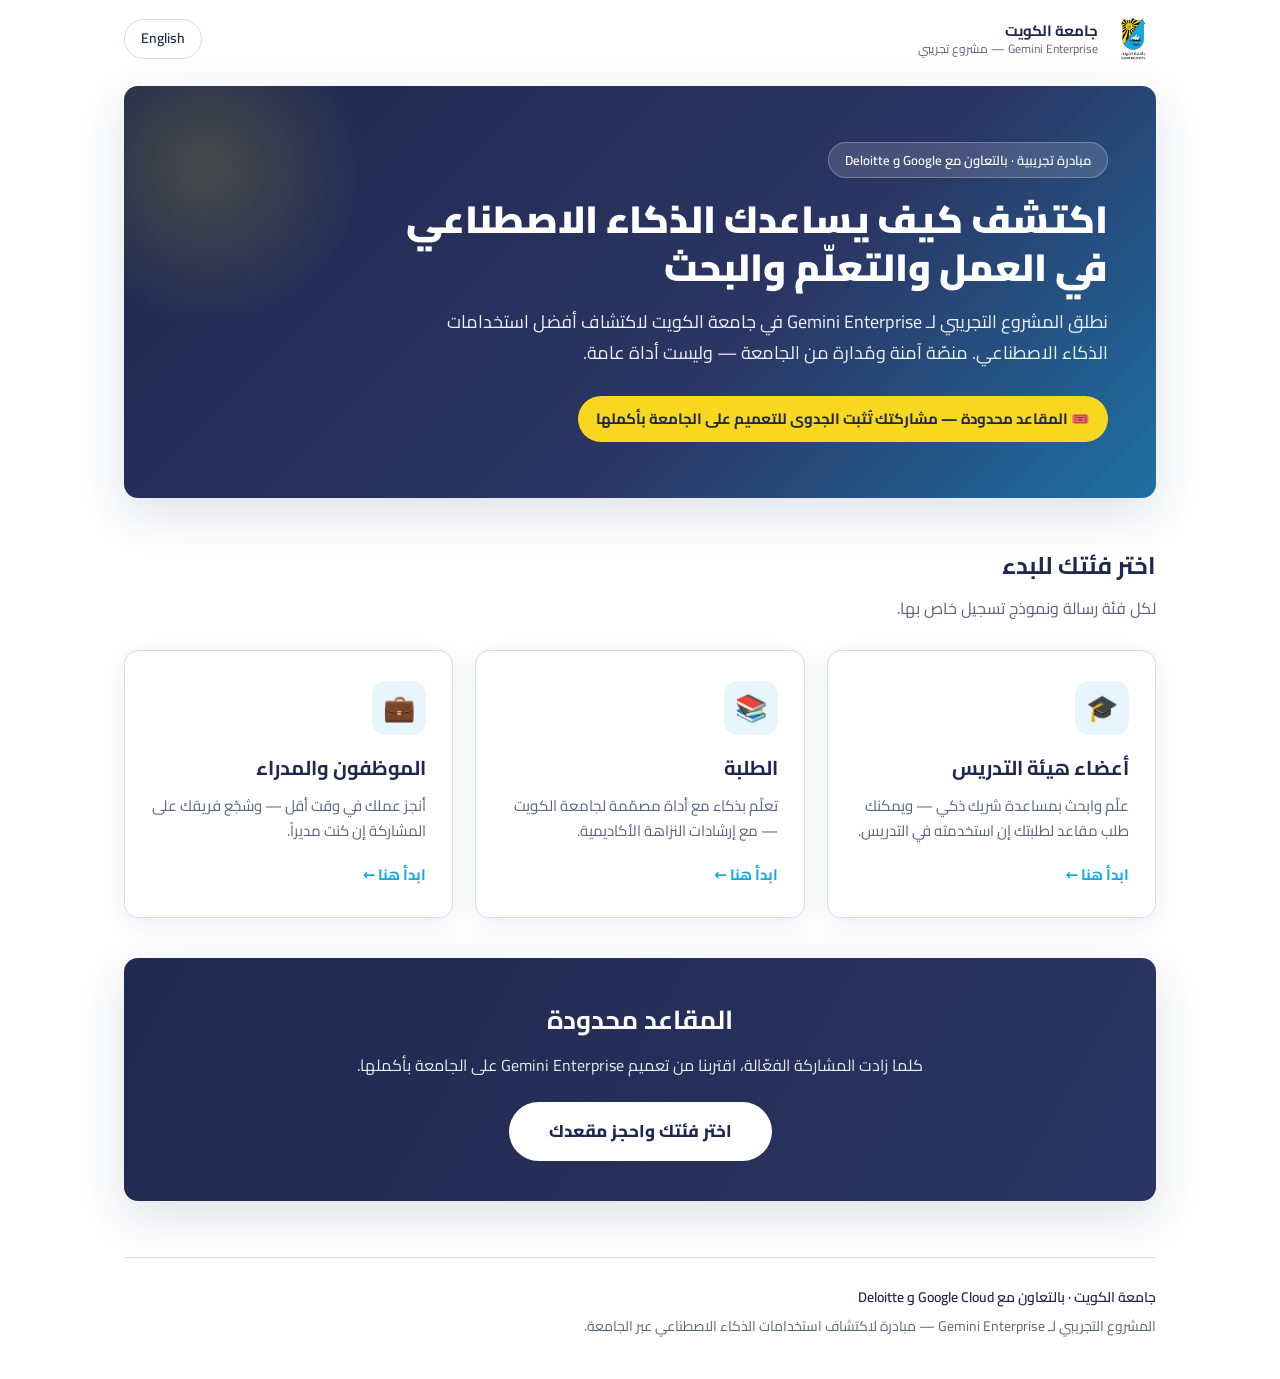
==== index.html @ c0353491 "Gemini Enterprise Pilot campaign sites (AR-first + EN, 3 personas) Co-Authored-By: Claude Opus 4.8 (" ====
<!DOCTYPE html>
<html lang="ar" dir="rtl">
  <head>
    <meta charset="utf-8" />
    <meta name="viewport" content="width=device-width, initial-scale=1" />
    <title>المشروع التجريبي لـ Gemini Enterprise — جامعة الكويت</title>
    <meta
      name="description"
      content="انضم إلى المشروع التجريبي لـ Gemini Enterprise في جامعة الكويت. اكتشف كيف يساعدك الذكاء الاصطناعي في العمل والتعلّم والبحث. المقاعد محدودة."
    />
    <link rel="icon" href="assets/ku-logo.png" />
    <link rel="stylesheet" href="assets/style.css" />
    <script src="assets/forms.js" defer></script>
  </head>
  <body>
    <div class="wrap">
      <div class="topbar">
        <div class="brand">
          <img src="assets/ku-logo.png" alt="شعار جامعة الكويت" />
          <div class="brand-text">
            جامعة الكويت
            <small>Gemini Enterprise — مشروع تجريبي</small>
          </div>
        </div>
        <a class="lang-toggle" href="en/index.html">English</a>
      </div>

      <section class="hero">
        <span class="pill">مبادرة تجريبية · بالتعاون مع Google و Deloitte</span>
        <h1>اكتشف كيف يساعدك الذكاء الاصطناعي في العمل والتعلّم والبحث</h1>
        <p>
          نطلق المشروع التجريبي لـ Gemini Enterprise في جامعة الكويت لاكتشاف أفضل
          استخدامات الذكاء الاصطناعي. منصّة آمنة ومُدارة من الجامعة — وليست أداة
          عامة.
        </p>
        <div class="seats">🎟️ المقاعد محدودة — مشاركتك تُثبت الجدوى للتعميم على الجامعة بأكملها</div>
      </section>

      <h2 class="section-title">اختر فئتك للبدء</h2>
      <p class="section-sub">لكل فئة رسالة ونموذج تسجيل خاص بها.</p>

      <div class="cards">
        <a class="card" href="faculty.html">
          <div class="icon">🎓</div>
          <h3>أعضاء هيئة التدريس</h3>
          <p>علّم وابحث بمساعدة شريك ذكي — ويمكنك طلب مقاعد لطلبتك إن استخدمته في التدريس.</p>
          <span class="go">ابدأ هنا ←</span>
        </a>
        <a class="card" href="students.html">
          <div class="icon">📚</div>
          <h3>الطلبة</h3>
          <p>تعلّم بذكاء مع أداة مصمّمة لجامعة الكويت — مع إرشادات النزاهة الأكاديمية.</p>
          <span class="go">ابدأ هنا ←</span>
        </a>
        <a class="card" href="employees.html">
          <div class="icon">💼</div>
          <h3>الموظفون والمدراء</h3>
          <p>أنجز عملك في وقت أقل — وشجّع فريقك على المشاركة إن كنت مديراً.</p>
          <span class="go">ابدأ هنا ←</span>
        </a>
      </div>

      <div class="cta-band">
        <h2>المقاعد محدودة</h2>
        <p>كلما زادت المشاركة الفعّالة، اقتربنا من تعميم Gemini Enterprise على الجامعة بأكملها.</p>
        <a class="btn secondary" href="faculty.html">اختر فئتك واحجز مقعدك</a>
      </div>

      <footer>
        <div class="partners">جامعة الكويت · بالتعاون مع Google Cloud و Deloitte</div>
        المشروع التجريبي لـ Gemini Enterprise — مبادرة لاكتشاف استخدامات الذكاء الاصطناعي عبر الجامعة.
      </footer>
    </div>
  </body>
</html>
---- assets/style.css ----
/* Gemini Enterprise Pilot at Kuwait University — campaign sites
   KU palette: Sky #11ABE2 · Navy #1F284E · Gold #F7D81F
   One stylesheet drives both RTL (ar) and LTR (en) via CSS logical properties. */

@import url("https://fonts.googleapis.com/css2?family=Cairo:wght@300;400;600;700;900&display=swap");

:root {
  --ku-sky: #11abe2;
  --ku-navy: #1f284e;
  --ku-gold: #f7d81f;
  --ku-sky-soft: #e6f6fc;
  --ku-navy-soft: #f2f4f8;
  --ku-text: #1f284e;
  --ku-muted: #5a6480;
  --ku-border: #d5dce8;
  --ku-bg: #ffffff;
  --ku-bg-alt: #fafbfd;
  --radius: 14px;
  --shadow: 0 6px 24px rgba(31, 40, 78, 0.08);
  --shadow-lg: 0 16px 48px rgba(31, 40, 78, 0.14);
}

* {
  box-sizing: border-box;
}

html,
body {
  margin: 0;
  padding: 0;
}

body {
  background: var(--ku-bg);
  color: var(--ku-text);
  font-family:
    "Cairo",
    -apple-system,
    BlinkMacSystemFont,
    "Segoe UI",
    system-ui,
    sans-serif;
  font-size: 16px;
  line-height: 1.7;
  -webkit-font-smoothing: antialiased;
  text-rendering: optimizeLegibility;
}

a {
  color: var(--ku-sky);
  text-decoration: none;
}
a:hover {
  text-decoration: underline;
}

.wrap {
  max-width: 1080px;
  margin: 0 auto;
  padding-inline: 24px;
}

/* ---------- Top bar ---------- */
.topbar {
  display: flex;
  align-items: center;
  justify-content: space-between;
  padding-block: 16px;
  gap: 16px;
}
.brand {
  display: flex;
  align-items: center;
  gap: 12px;
}
.brand img {
  width: 46px;
  height: 46px;
  object-fit: contain;
}
.brand .brand-text {
  font-weight: 700;
  color: var(--ku-navy);
  font-size: 15px;
  line-height: 1.3;
}
.brand .brand-text small {
  display: block;
  color: var(--ku-muted);
  font-weight: 400;
  font-size: 12px;
}

.lang-toggle {
  border: 1px solid var(--ku-border);
  background: #fff;
  color: var(--ku-navy);
  border-radius: 999px;
  padding: 7px 16px;
  font-family: inherit;
  font-size: 14px;
  font-weight: 600;
  cursor: pointer;
  transition: all 0.15s;
}
.lang-toggle:hover {
  background: var(--ku-navy);
  color: #fff;
  text-decoration: none;
}

/* ---------- Hero ---------- */
.hero {
  background: linear-gradient(
    135deg,
    var(--ku-navy) 0%,
    #2b3563 60%,
    var(--ku-sky) 140%
  );
  color: #fff;
  border-radius: var(--radius);
  padding: 56px 48px;
  margin-top: 8px;
  box-shadow: var(--shadow-lg);
  position: relative;
  overflow: hidden;
}
.hero::after {
  content: "";
  position: absolute;
  inset-inline-end: -80px;
  inset-block-start: -80px;
  width: 320px;
  height: 320px;
  border-radius: 50%;
  background: radial-gradient(
    circle,
    rgba(247, 216, 31, 0.18),
    transparent 70%
  );
}
.hero .pill {
  display: inline-block;
  background: rgba(255, 255, 255, 0.14);
  border: 1px solid rgba(255, 255, 255, 0.25);
  color: #fff;
  border-radius: 999px;
  padding: 6px 16px;
  font-size: 13px;
  font-weight: 600;
  margin-bottom: 18px;
}
.hero h1 {
  font-size: 38px;
  line-height: 1.25;
  font-weight: 900;
  margin: 0 0 16px;
  max-width: 720px;
}
.hero p {
  font-size: 18px;
  color: rgba(255, 255, 255, 0.92);
  margin: 0 0 8px;
  max-width: 680px;
}
.hero .seats {
  margin-top: 20px;
  display: inline-flex;
  align-items: center;
  gap: 10px;
  background: var(--ku-gold);
  color: var(--ku-navy);
  font-weight: 700;
  padding: 10px 18px;
  border-radius: 999px;
  font-size: 15px;
}

/* ---------- Persona cards (landing) ---------- */
.section-title {
  font-size: 24px;
  font-weight: 700;
  color: var(--ku-navy);
  margin: 48px 0 8px;
}
.section-sub {
  color: var(--ku-muted);
  margin: 0 0 28px;
  font-size: 16px;
}

.cards {
  display: grid;
  grid-template-columns: repeat(3, 1fr);
  gap: 22px;
}
.card {
  background: #fff;
  border: 1px solid var(--ku-border);
  border-radius: var(--radius);
  padding: 30px 26px;
  box-shadow: var(--shadow);
  transition:
    transform 0.18s,
    box-shadow 0.18s;
  display: flex;
  flex-direction: column;
}
.card:hover {
  transform: translateY(-4px);
  box-shadow: var(--shadow-lg);
  text-decoration: none;
}
.card .icon {
  width: 54px;
  height: 54px;
  border-radius: 14px;
  display: grid;
  place-items: center;
  font-size: 26px;
  margin-bottom: 16px;
  background: var(--ku-sky-soft);
}
.card h3 {
  color: var(--ku-navy);
  font-size: 20px;
  margin: 0 0 8px;
  font-weight: 700;
}
.card p {
  color: var(--ku-muted);
  margin: 0 0 18px;
  font-size: 15px;
  flex: 1;
}
.card .go {
  color: var(--ku-sky);
  font-weight: 700;
  font-size: 15px;
}

/* ---------- Persona page ---------- */
.persona-hero {
  background: var(--ku-navy-soft);
  border-radius: var(--radius);
  padding: 44px 40px;
  margin-top: 8px;
  border: 1px solid var(--ku-border);
}
.persona-hero .eyebrow {
  color: var(--ku-sky);
  font-weight: 700;
  font-size: 14px;
  letter-spacing: 0.5px;
  margin-bottom: 10px;
}
.persona-hero h1 {
  color: var(--ku-navy);
  font-size: 32px;
  font-weight: 900;
  margin: 0 0 14px;
}
.persona-hero p {
  color: var(--ku-muted);
  font-size: 17px;
  margin: 0;
  max-width: 680px;
}

.benefits {
  display: grid;
  grid-template-columns: repeat(3, 1fr);
  gap: 20px;
  margin: 36px 0;
}
.benefit {
  background: #fff;
  border: 1px solid var(--ku-border);
  border-radius: var(--radius);
  padding: 24px;
  box-shadow: var(--shadow);
}
.benefit .b-icon {
  font-size: 24px;
  margin-bottom: 10px;
}
.benefit h4 {
  color: var(--ku-navy);
  margin: 0 0 8px;
  font-size: 17px;
}
.benefit p {
  color: var(--ku-muted);
  margin: 0;
  font-size: 15px;
}

.role-box {
  background: var(--ku-sky-soft);
  border: 1px solid #bce8f7;
  border-radius: var(--radius);
  padding: 26px 30px;
  margin: 32px 0;
}
.role-box h3 {
  color: var(--ku-navy);
  margin: 0 0 10px;
  font-size: 19px;
}
.role-box ul {
  margin: 0;
  padding-inline-start: 22px;
  color: var(--ku-text);
}
.role-box li {
  margin-bottom: 6px;
}
.role-box .opt {
  color: var(--ku-muted);
  font-size: 14px;
  margin-top: 12px;
}

/* ---------- CTA ---------- */
.cta-band {
  background: linear-gradient(120deg, var(--ku-navy), #2b3563);
  color: #fff;
  border-radius: var(--radius);
  padding: 40px;
  text-align: center;
  margin: 40px 0;
  box-shadow: var(--shadow-lg);
}
.cta-band h2 {
  font-size: 26px;
  margin: 0 0 10px;
}
.cta-band p {
  color: rgba(255, 255, 255, 0.9);
  margin: 0 0 22px;
}
.btn {
  display: inline-block;
  background: var(--ku-gold);
  color: var(--ku-navy);
  font-weight: 800;
  font-size: 17px;
  padding: 15px 40px;
  border-radius: 999px;
  transition:
    transform 0.15s,
    box-shadow 0.15s;
}
.btn:hover {
  transform: translateY(-2px);
  box-shadow: 0 10px 28px rgba(247, 216, 31, 0.4);
  text-decoration: none;
}
.btn.secondary {
  background: #fff;
  color: var(--ku-navy);
}

.backlink {
  display: inline-block;
  margin: 28px 0 0;
  color: var(--ku-muted);
  font-size: 15px;
}

/* ---------- Footer ---------- */
footer {
  border-top: 1px solid var(--ku-border);
  margin-top: 56px;
  padding-block: 28px 40px;
  color: var(--ku-muted);
  font-size: 14px;
}
footer .partners {
  color: var(--ku-navy);
  font-weight: 600;
  margin-bottom: 6px;
}

/* ---------- Responsive ---------- */
@media (max-width: 860px) {
  .cards,
  .benefits {
    grid-template-columns: 1fr;
  }
  .hero {
    padding: 40px 28px;
  }
  .hero h1 {
    font-size: 30px;
  }
  .persona-hero {
    padding: 32px 24px;
  }
}
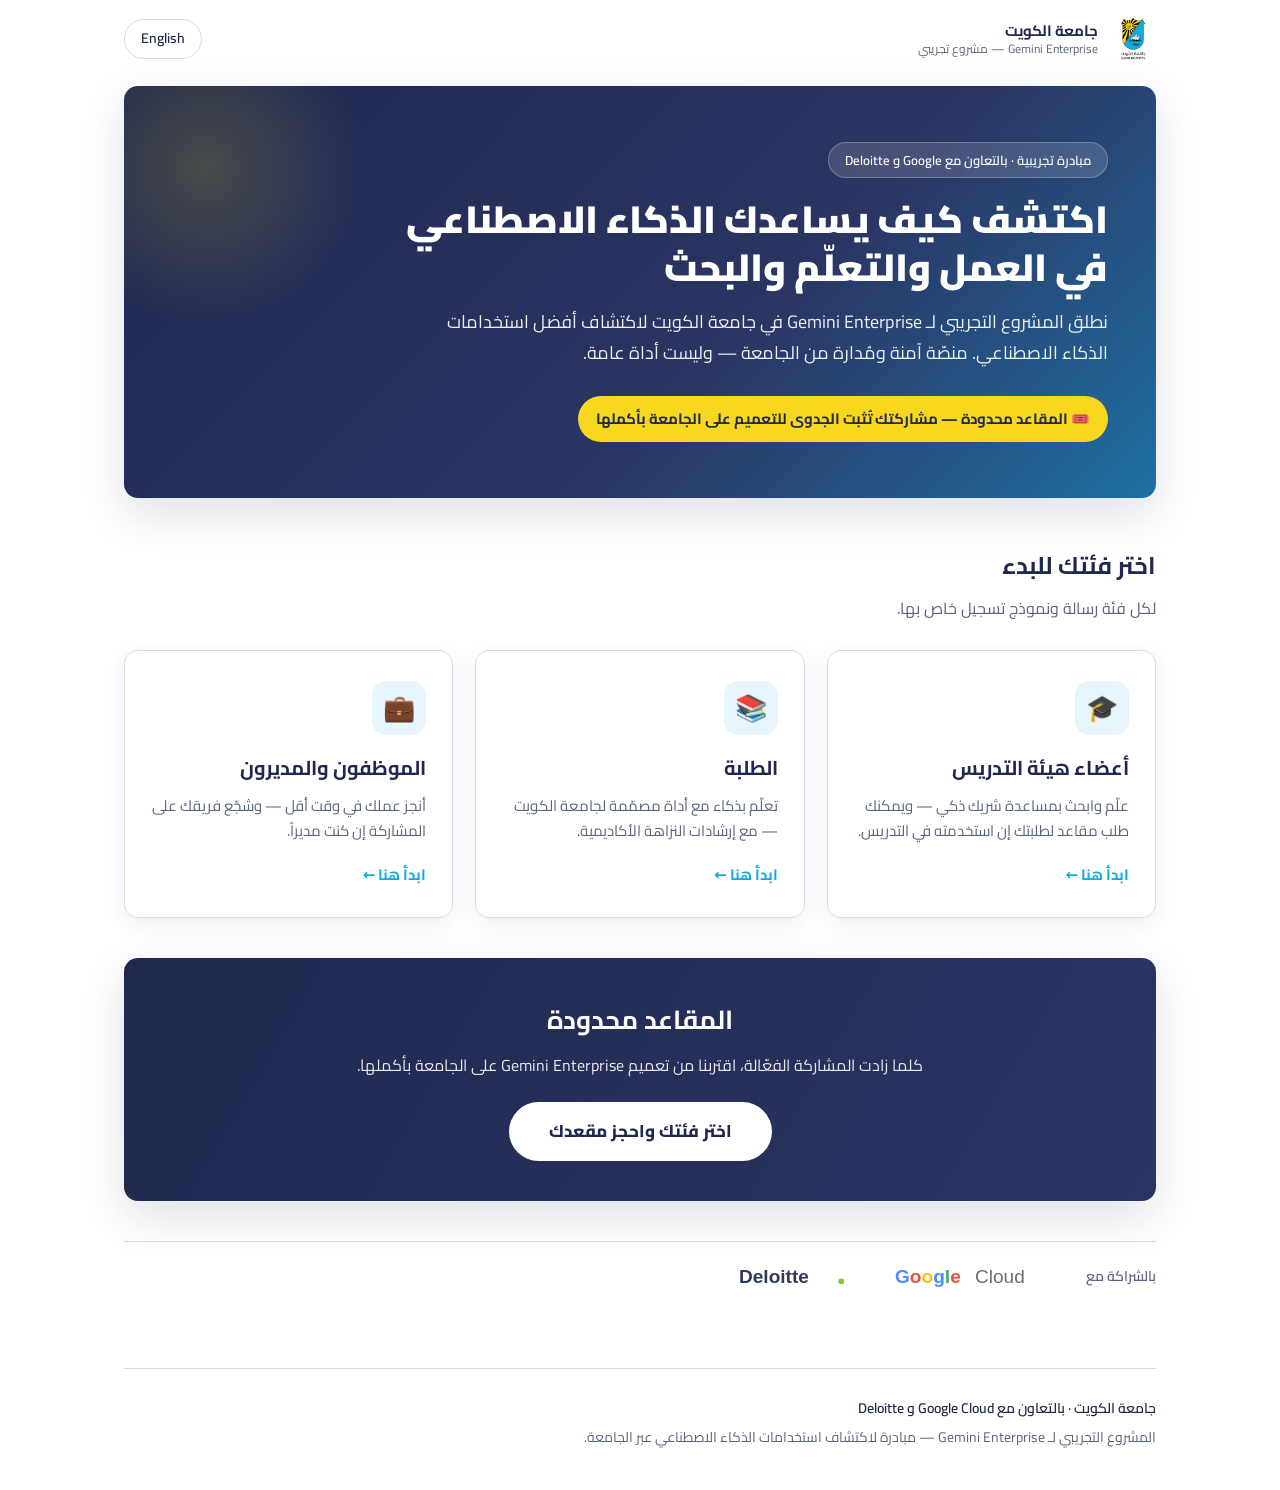
==== commit 7575b0fe: "gemini-pilot: AVP review pass — Arabic polish + role expectation boxes - Facilitator AR term ميسّر →" ====
--- a/index.html
+++ b/index.html
@@ -54,7 +54,7 @@
         </a>
         <a class="card" href="employees.html">
           <div class="icon">💼</div>
-          <h3>الموظفون والمدراء</h3>
+          <h3>الموظفون والمديرون</h3>
           <p>أنجز عملك في وقت أقل — وشجّع فريقك على المشاركة إن كنت مديراً.</p>
           <span class="go">ابدأ هنا ←</span>
         </a>
--- a/assets/style.css
+++ b/assets/style.css
@@ -321,6 +321,45 @@
   margin-top: 12px;
 }
 
+/* ---------- Role expectation cards (Champion / Facilitator) ---------- */
+.roles {
+  display: grid;
+  grid-template-columns: repeat(2, 1fr);
+  gap: 20px;
+  margin: 32px 0;
+}
+.role-card {
+  background: #fff;
+  border: 1px solid var(--ku-border);
+  border-inline-start: 4px solid var(--ku-sky);
+  border-radius: var(--radius);
+  padding: 24px 26px;
+  box-shadow: var(--shadow);
+}
+.role-card .rc-icon {
+  font-size: 24px;
+  margin-bottom: 10px;
+}
+.role-card h4 {
+  color: var(--ku-navy);
+  margin: 0 0 8px;
+  font-size: 18px;
+}
+.role-card .rc-tag {
+  color: var(--ku-muted);
+  font-weight: 400;
+  font-size: 14px;
+}
+.role-card ul {
+  margin: 0;
+  padding-inline-start: 20px;
+  color: var(--ku-text);
+}
+.role-card li {
+  margin-bottom: 6px;
+  font-size: 14.5px;
+}
+
 /* ---------- CTA ---------- */
 .cta-band {
   background: linear-gradient(120deg, var(--ku-navy), #2b3563);
@@ -368,6 +407,27 @@
   font-size: 15px;
 }
 
+/* ---------- Partners strip ---------- */
+.partner-logos {
+  display: flex;
+  align-items: center;
+  gap: 26px;
+  flex-wrap: wrap;
+  padding: 22px 0;
+  margin-top: 40px;
+  border-top: 1px solid var(--ku-border);
+}
+.partner-logos .pl-label {
+  color: var(--ku-muted);
+  font-size: 14px;
+  font-weight: 600;
+}
+.partner-logos img {
+  height: 26px;
+  width: auto;
+  opacity: 0.92;
+}
+
 /* ---------- Footer ---------- */
 footer {
   border-top: 1px solid var(--ku-border);
@@ -385,7 +445,8 @@
 /* ---------- Responsive ---------- */
 @media (max-width: 860px) {
   .cards,
-  .benefits {
+  .benefits,
+  .roles {
     grid-template-columns: 1fr;
   }
   .hero {
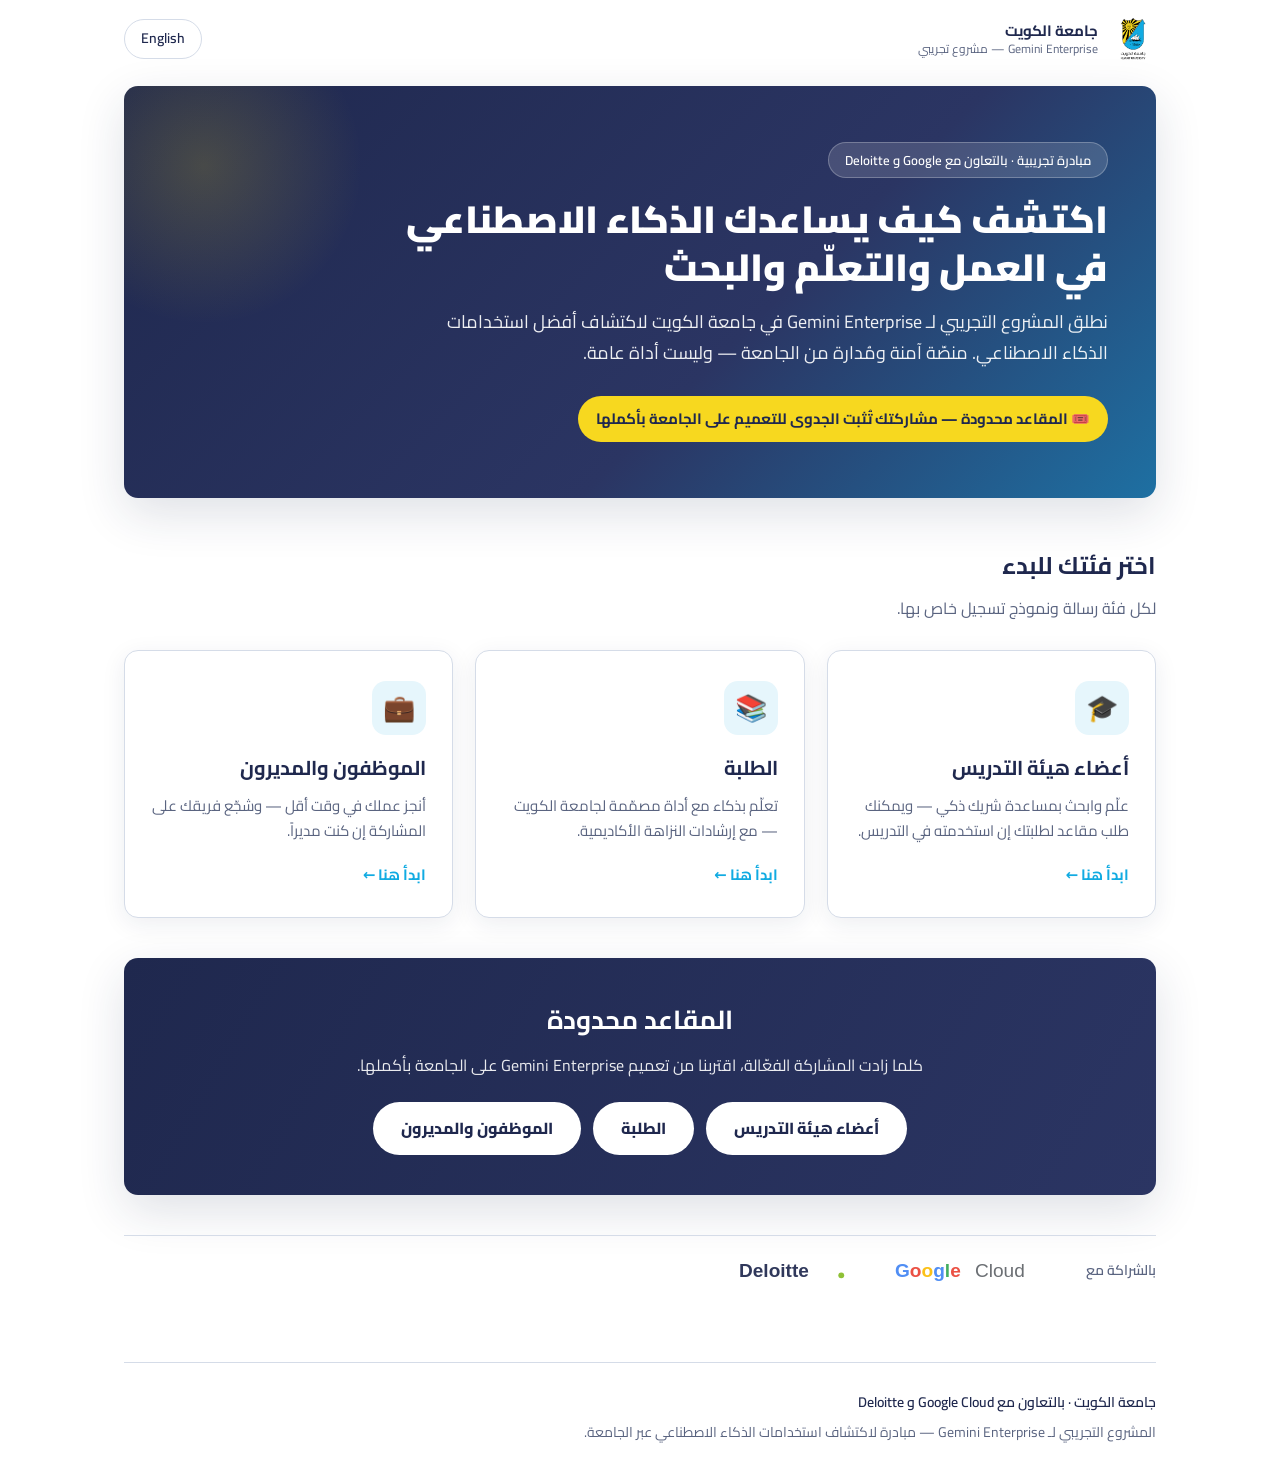
==== commit a035f3ec: "gemini-pilot: per-persona CTA links + drop Facilitator for employees - Landing CTA band now links to" ====
--- a/index.html
+++ b/index.html
@@ -63,7 +63,11 @@
       <div class="cta-band">
         <h2>المقاعد محدودة</h2>
         <p>كلما زادت المشاركة الفعّالة، اقتربنا من تعميم Gemini Enterprise على الجامعة بأكملها.</p>
-        <a class="btn secondary" href="faculty.html">اختر فئتك واحجز مقعدك</a>
+        <div class="cta-links">
+          <a class="btn secondary" href="faculty.html">أعضاء هيئة التدريس</a>
+          <a class="btn secondary" href="students.html">الطلبة</a>
+          <a class="btn secondary" href="employees.html">الموظفون والمديرون</a>
+        </div>
       </div>
 
       <footer>
--- a/assets/style.css
+++ b/assets/style.css
@@ -328,6 +328,9 @@
   gap: 20px;
   margin: 32px 0;
 }
+.roles.single {
+  grid-template-columns: 1fr;
+}
 .role-card {
   background: #fff;
   border: 1px solid var(--ku-border);
@@ -398,6 +401,16 @@
 .btn.secondary {
   background: #fff;
   color: var(--ku-navy);
+}
+.cta-links {
+  display: flex;
+  flex-wrap: wrap;
+  gap: 12px;
+  justify-content: center;
+}
+.cta-links .btn {
+  padding: 13px 28px;
+  font-size: 16px;
 }
 
 .backlink {
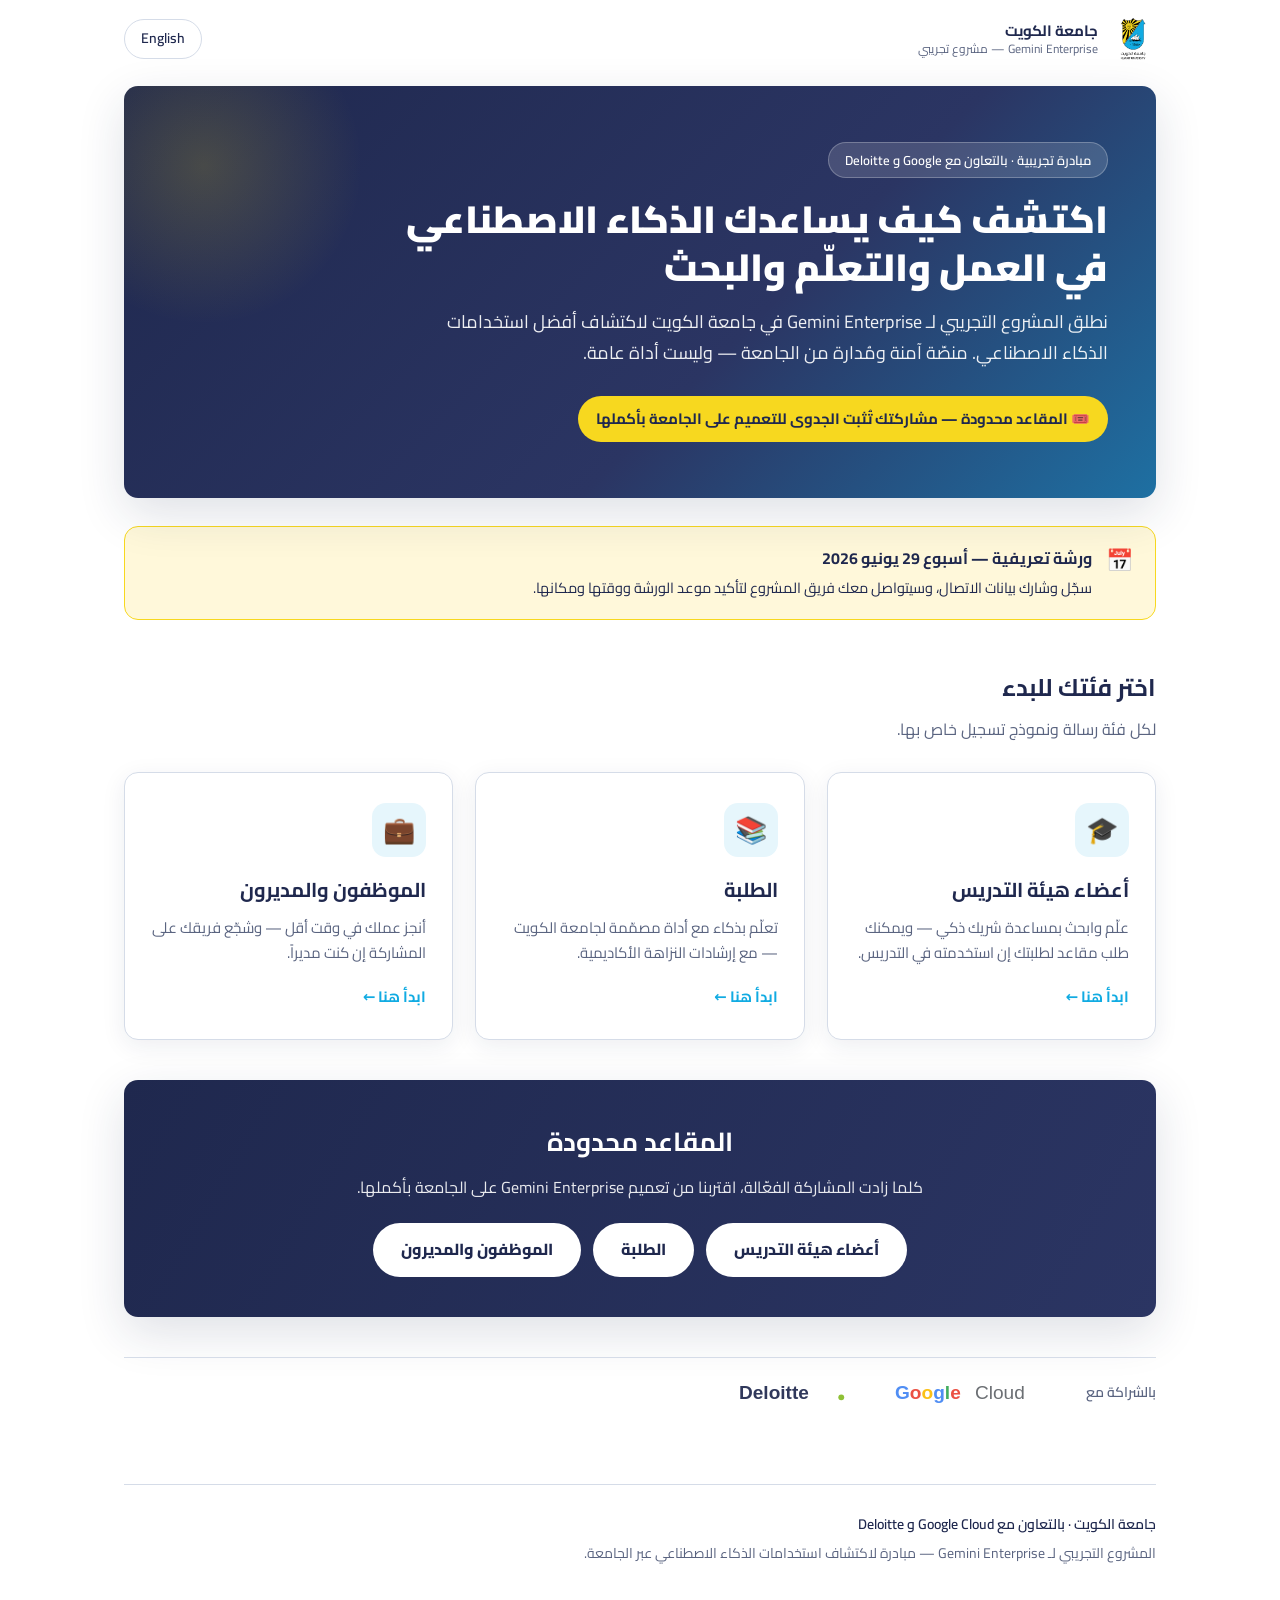
==== commit 5439db9b: "gemini-pilot: add Jun 29 2026 workshop notice (AR+EN, all pages) Notice on landing + every persona p" ====
--- a/index.html
+++ b/index.html
@@ -35,6 +35,14 @@
         </p>
         <div class="seats">🎟️ المقاعد محدودة — مشاركتك تُثبت الجدوى للتعميم على الجامعة بأكملها</div>
       </section>
+
+      <div class="workshop-note">
+        <div class="wn-icon">📅</div>
+        <div>
+          <h4>ورشة تعريفية — أسبوع 29 يونيو 2026</h4>
+          <p>سجّل وشارك بيانات الاتصال، وسيتواصل معك فريق المشروع لتأكيد موعد الورشة ووقتها ومكانها.</p>
+        </div>
+      </div>
 
       <h2 class="section-title">اختر فئتك للبدء</h2>
       <p class="section-sub">لكل فئة رسالة ونموذج تسجيل خاص بها.</p>
--- a/assets/style.css
+++ b/assets/style.css
@@ -360,6 +360,32 @@
 }
 .role-card li {
   margin-bottom: 6px;
+  font-size: 14.5px;
+}
+
+/* ---------- Workshop notice ---------- */
+.workshop-note {
+  display: flex;
+  align-items: flex-start;
+  gap: 14px;
+  background: #fff8da;
+  border: 1px solid var(--ku-gold);
+  border-radius: var(--radius);
+  padding: 18px 22px;
+  margin: 28px 0;
+}
+.workshop-note .wn-icon {
+  font-size: 22px;
+  line-height: 1.4;
+}
+.workshop-note h4 {
+  margin: 0 0 4px;
+  color: var(--ku-navy);
+  font-size: 16px;
+}
+.workshop-note p {
+  margin: 0;
+  color: var(--ku-text);
   font-size: 14.5px;
 }
 
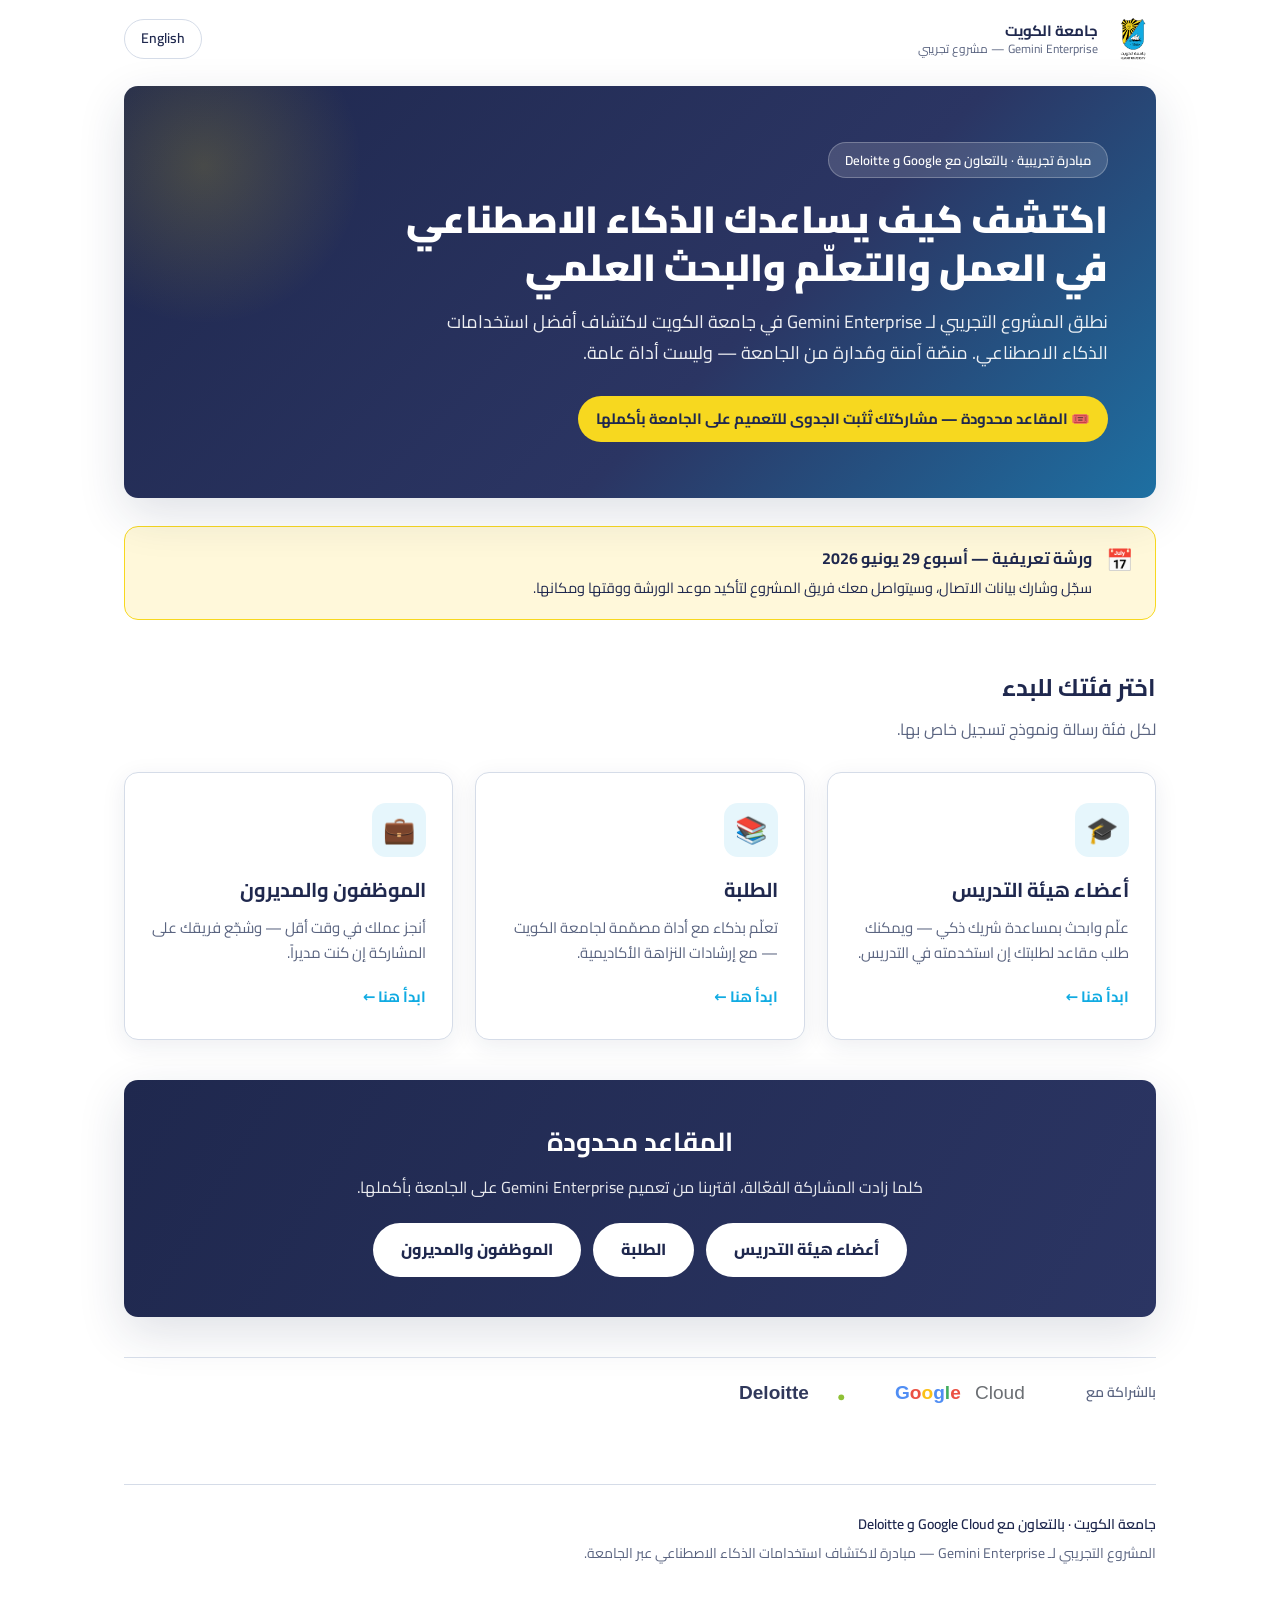
==== commit 451cbc47: "gemini-pilot: AR البحث → البحث العلمي (hero h1, meta, faculty benefit)" ====
--- a/index.html
+++ b/index.html
@@ -6,7 +6,7 @@
     <title>المشروع التجريبي لـ Gemini Enterprise — جامعة الكويت</title>
     <meta
       name="description"
-      content="انضم إلى المشروع التجريبي لـ Gemini Enterprise في جامعة الكويت. اكتشف كيف يساعدك الذكاء الاصطناعي في العمل والتعلّم والبحث. المقاعد محدودة."
+      content="انضم إلى المشروع التجريبي لـ Gemini Enterprise في جامعة الكويت. اكتشف كيف يساعدك الذكاء الاصطناعي في العمل والتعلّم والبحث العلمي. المقاعد محدودة."
     />
     <link rel="icon" href="assets/ku-logo.png" />
     <link rel="stylesheet" href="assets/style.css" />
@@ -27,7 +27,7 @@
 
       <section class="hero">
         <span class="pill">مبادرة تجريبية · بالتعاون مع Google و Deloitte</span>
-        <h1>اكتشف كيف يساعدك الذكاء الاصطناعي في العمل والتعلّم والبحث</h1>
+        <h1>اكتشف كيف يساعدك الذكاء الاصطناعي في العمل والتعلّم والبحث العلمي</h1>
         <p>
           نطلق المشروع التجريبي لـ Gemini Enterprise في جامعة الكويت لاكتشاف أفضل
           استخدامات الذكاء الاصطناعي. منصّة آمنة ومُدارة من الجامعة — وليست أداة
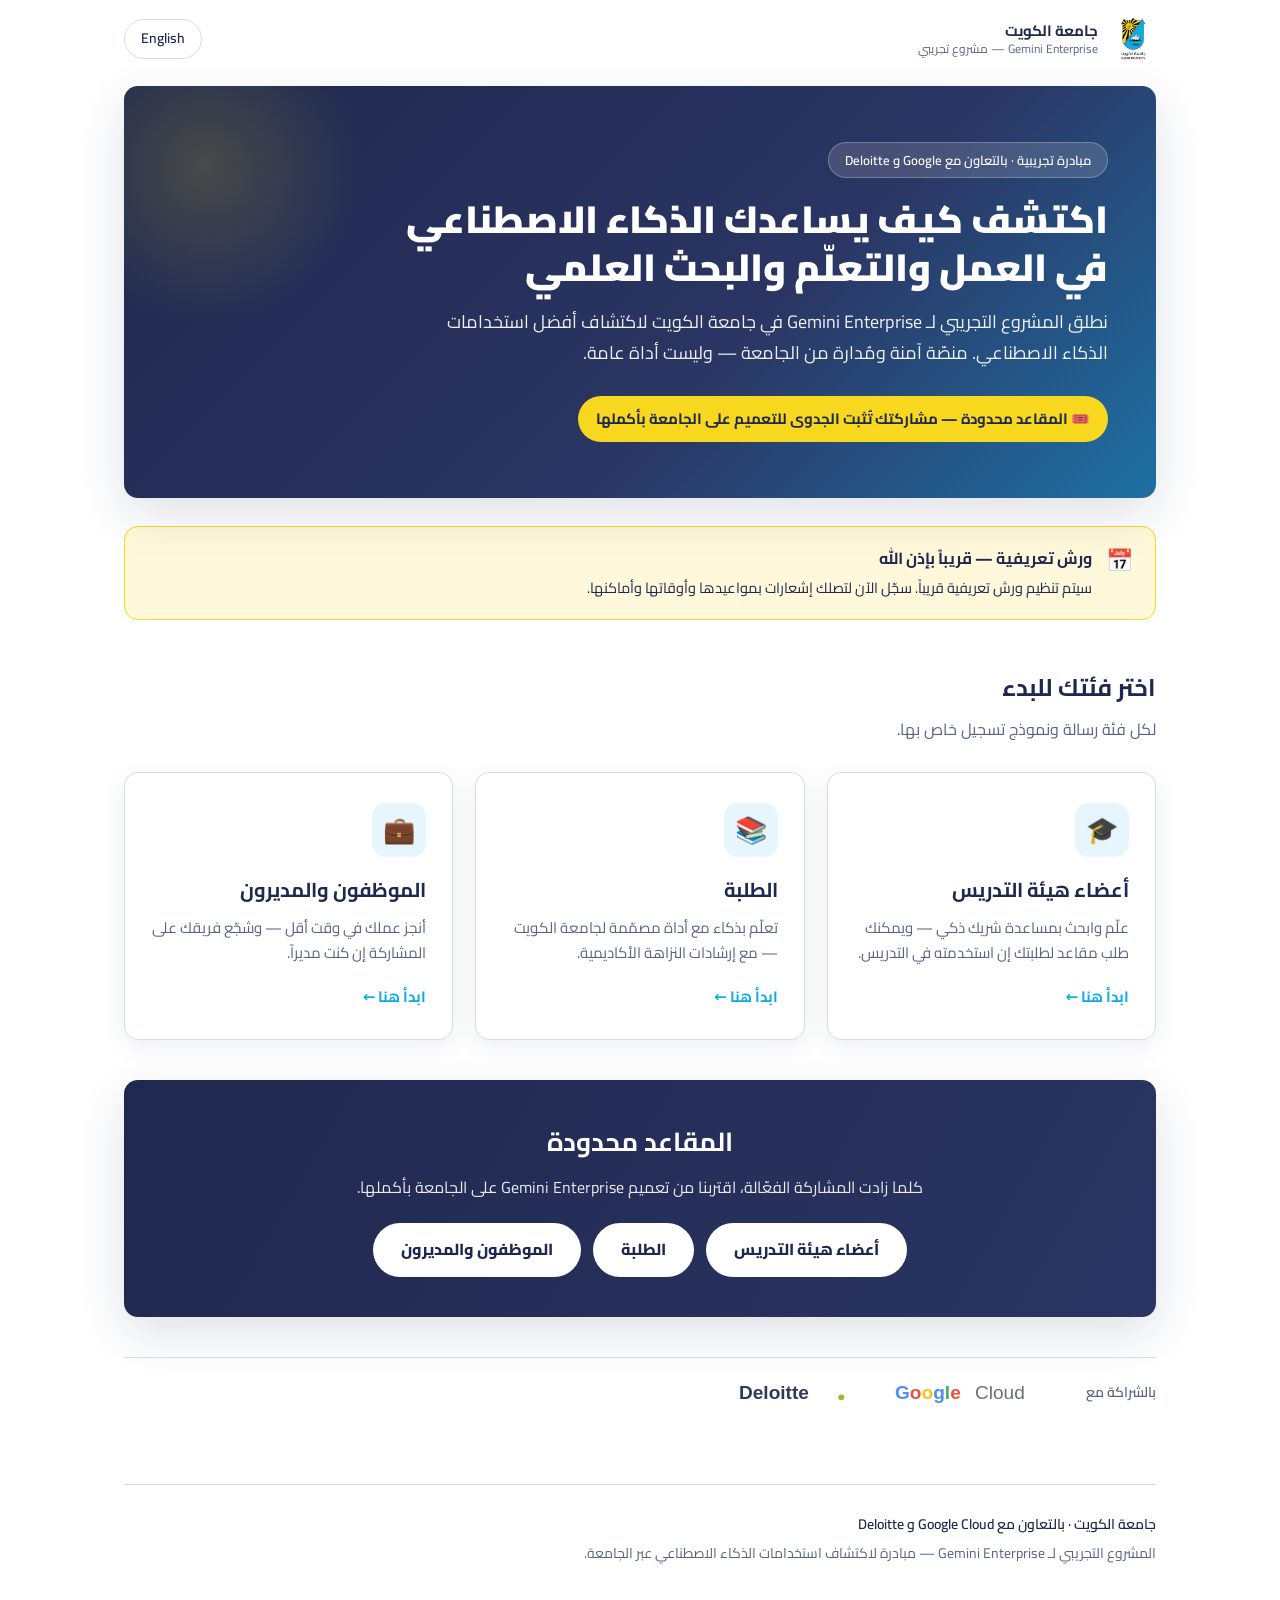
==== commit fed0977b: "content: replace June-29-week workshop notice with "coming soon, register for notice" Workshops no l" ====
--- a/index.html
+++ b/index.html
@@ -39,8 +39,8 @@
       <div class="workshop-note">
         <div class="wn-icon">📅</div>
         <div>
-          <h4>ورشة تعريفية — أسبوع 29 يونيو 2026</h4>
-          <p>سجّل وشارك بيانات الاتصال، وسيتواصل معك فريق المشروع لتأكيد موعد الورشة ووقتها ومكانها.</p>
+          <h4>ورش تعريفية — قريباً بإذن الله</h4>
+          <p>سيتم تنظيم ورش تعريفية قريباً. سجّل الآن لتصلك إشعارات بمواعيدها وأوقاتها وأماكنها.</p>
         </div>
       </div>
 
